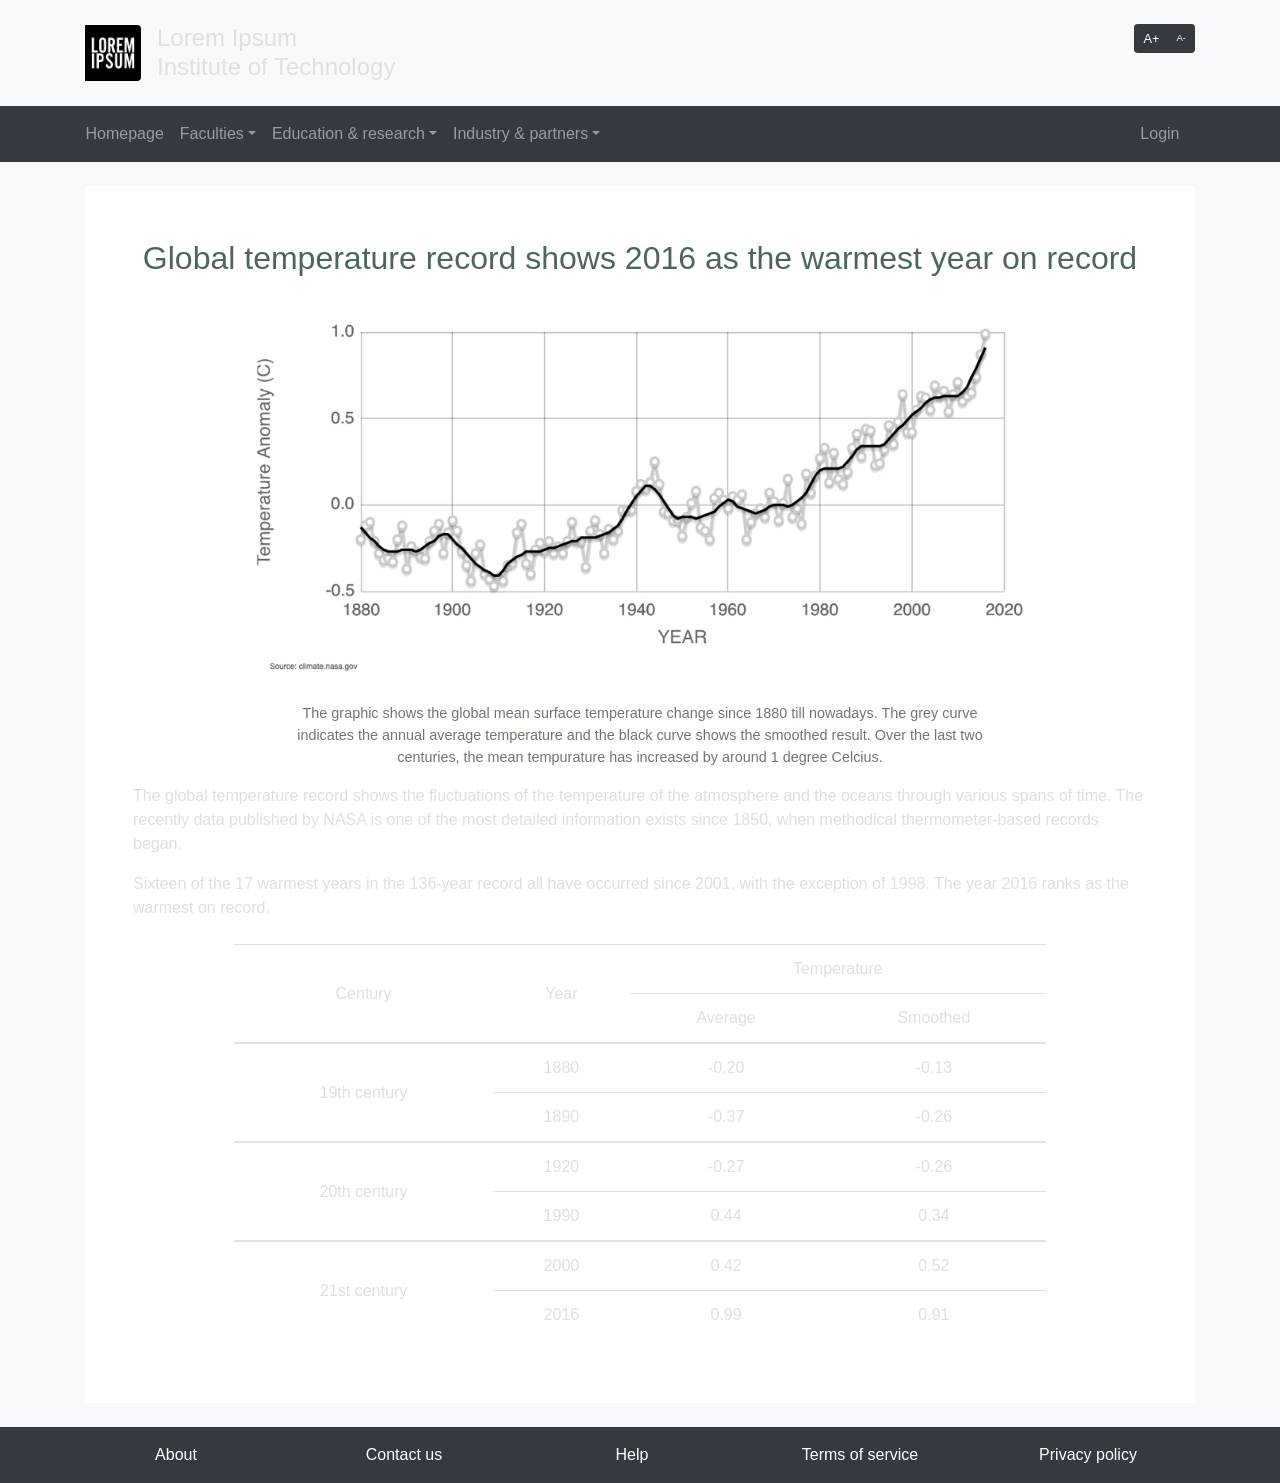
==== article.html @ 8c4979d8 "new order" ====
<!DOCTYPE html>
<html lang="en" id="root">

<head>
    <meta charset="UTF-8">
    <meta name="viewport" content="width=device-width, initial-scale=1, shrink-to-fit=no">
    <meta http-equiv="X-UA-Compatible" content="ie=edge">
    <title>Lorem Ipsum Institute of Technolgoy</title>
    <link href="./css/bootstrap.css" rel="stylesheet">
    <link href="./css/common.css" rel="stylesheet">
    <link href="./css/article.css" rel="stylesheet">
</head>

<body class="d-flex flex-column bg-light">
    <div class="container-fluid d-none d-lg-block my-4 header">
        <div class="container">
            <div class="row no-gutters">
                <div class="col-8 media">
                    <img class="align-self-center mr-3 rounded-right logo" src="./img/logo.jpg">
                    <div class="media-body align-self-center">
                        <div class="mb-0 title">Lorem Ipsum
                            <br>Institute of Technology
                        </div>
                    </div>
                </div>
                <div class="col-4">
                    <div class="btn-toolbar justify-content-end">
                        <div class="btn-group btn-group-sm">
                            <button class="btn btn-dark font-increase-button" id="font-increase-button">A+</button>
                            <button class="btn btn-dark font-decrease-button" id="font-decrease-button">A-</button>
                        </div>
                    </div>
                </div>
            </div>
        </div>
    </div>

    <div class="container-fluid bg-dark nav">
        <div class="container">
            <div class="navbar navbar-dark bg-dark navbar-expand-lg px-0">
                <div class="navbar-brand d-lg-none">
                    <img class="rounded-right" src="./img/logo.jpg" width="40" height="40">
                </div>
                <button class="navbar-toggler" type="button">
                    <span class="navbar-toggler-icon"></span>
                </button>
                <div class="collapse navbar-collapse" id="nav-bar-content">
                    <div class="navbar-nav mr-auto">
                        <div class="nav-item">
                            <a class="nav-link" href="./">Homepage</a>
                        </div>
                        <div class="nav-item dropdown">
                            <a class="nav-link dropdown-toggle" href="#" id="nav-bar-faculties">Faculties</a>
                            <div class="dropdown-menu">
                                <div>
                                    <a class="dropdown-item" href="./empty.html?title=Applied+sciences">Applied sciences</a>
                                </div>
                                <div>
                                    <a class="dropdown-item" href="./empty.html?title=Architecture+%26+planning">Architecture &amp; planning</a>
                                </div>
                                <div>
                                    <a class="dropdown-item" href="./empty.html?title=Construction+%26+environment">Construction &amp; environment</a>
                                </div>
                                <div>
                                    <a class="dropdown-item" href="./empty.html?title=Engineering">Engineering</a>
                                </div>
                                <div>
                                    <a class="dropdown-item" href="./empty.html?title=Health+%26+social+sciences">Health &amp; social sciences</a>
                                </div>
                            </div>
                        </div>
                        <div class="nav-item dropdown">
                            <a class="nav-link dropdown-toggle" href="#" id="nav-bar-education">Education &amp; research</a>
                            <div class="dropdown-menu">
                                <div>
                                    <a class="dropdown-item" href="./empty.html?title=Bachelor">Bachelor</a>
                                </div>
                                <div>
                                    <a class="dropdown-item" href="./empty.html?title=Master">Master</a>
                                </div>
                                <div>
                                    <a class="dropdown-item" href="./empty.html?title=Continuing+education">Continuing education</a>
                                </div>
                                <div>
                                    <a class="dropdown-item" href="./empty.html?title=Doctorate">Doctorate</a>
                                </div>
                            </div>
                        </div>
                        <div class="nav-item dropdown">
                            <a class="nav-link dropdown-toggle" href="#" id="nav-bar-industry">Industry &amp; partners</a>
                            <div class="dropdown-menu">
                                <div>
                                    <a class="dropdown-item" href="./empty.html?title=Public+relations">Public relations</a>
                                </div>
                                <div>
                                    <a class="dropdown-item" href="./empty.html?title=Commercialization">Commercialization</a>
                                </div>
                                <div>
                                    <a class="dropdown-item" href="./empty.html?title=Sponsors+%26+partners">Sponsors &amp; partners</a>
                                </div>
                            </div>
                        </div>
                    </div>
                    <div class="navbar-nav">
                        <div class="nav-item">
                            <a class="nav-link" href="./login.html">Login</a>
                        </div>
                    </div>
                </div>
            </div>
            <div class="d-lg-none">
                <div class="btn-toolbar justify-content-end">
                    <div class="btn-group btn-group-sm">
                        <button class="btn btn-dark text-white font-increase-button" id="font-increase-button-1">A+</button>
                        <button class="btn btn-dark text-white font-decrease-button" id="font-decrease-button-1">A-</button>
                    </div>
                </div>
            </div>
        </div>
    </div>

    <div class="container mt-4 main" id="main">
        <div class="p-5 bg-white">
            <div class="text-primary text-center mb-4 title">Global temperature record shows 2016 as the warmest year on record</div>
            <div class="text-center wrapper">
                <img src="./img/temperature.jpg" class="figure-img img-fluid">
                <p class="figure-caption text-center px-5">The graphic shows the global mean surface temperature change since 1880 till nowadays. The grey curve indicates
                    the annual average temperature and the black curve shows the smoothed result. Over the last two centuries,
                    the mean tempurature has increased by around 1 degree Celcius.</p>
            </div>
            <p>The global temperature record shows the fluctuations of the temperature of the atmosphere and the oceans through
                various spans of time. The recently data published by NASA is one of the most detailed information exists
                since 1850, when methodical thermometer-based records began.
            </p>
            <p>Sixteen of the 17 warmest years in the 136-year record all have occurred since 2001, with the exception of 1998.
                The year 2016 ranks as the warmest on record.</p>
            <div class="table-responsive mt-4 wrapper">
                <table class="table text-center">
                    <col>
                    <col>
                    <colgroup span="2"></colgroup>
                    <tbody class="thead-dark">
                        <tr>
                            <td class="align-middle" rowspan="2">Century</td>
                            <td class="align-middle" rowspan="2">Year</td>
                            <td class="align-middle" colspan="2">Temperature</td>
                        </tr>
                        <tr>
                            <td class="align-middle">Average</td>
                            <td class="align-middle">Smoothed</td>
                        </tr>
                    </tbody>
                    <tbody>
                        <tr>
                            <td class="align-middle" rowspan="2">19th century</td>
                            <td>1880</td>
                            <td>-0.20</td>
                            <td>-0.13</td>
                        </tr>
                        <tr>
                            <td>1890</td>
                            <td>-0.37</td>
                            <td>-0.26</td>
                        </tr>
                    </tbody>
                    <tbody>
                        <tr>
                            <td class="align-middle" rowspan="2">20th century</td>
                            <td>1920</td>
                            <td>-0.27</td>
                            <td>-0.26</td>
                        </tr>
                        <tr>
                            <td>1990</td>
                            <td>0.44</td>
                            <td>0.34</td>
                        </tr>
                    </tbody>
                    <tbody>
                        <tr>
                            <td class="align-middle" rowspan="2">21st century</td>
                            <td>2000</td>
                            <td>0.42</td>
                            <td>0.52</td>
                        </tr>
                        <tr>
                            <td>2016</td>
                            <td>0.99</td>
                            <td>0.91</td>
                        </tr>
                    </tbody>
                </table>
            </div>
        </div>
    </div>

    <div class="container-fluid bg-dark mt-4 footer">
        <div class="container text-center py-3">
            <div class="row justify-content-around">
                <a class="col-12 col-md mr-3 text-white" href="./empty.html?title=About">About</a>
                <a class="col-12 col-md mr-3 text-white" href="./empty.html?title=Contact+us">Contact us</a>
                <a class="col-12 col-md mr-3 text-white" href="./empty.html?title=Help">Help</a>
                <a class="col-12 col-md mr-3 text-white" href="./empty.html?title=Terms+of+services">Terms of service</a>
                <a class="col-12 col-md mr-3 text-white" href="./empty.html?title=Privacy+policy">Privacy policy</a>
            </div>
        </div>
    </div>
    
    <script type="text/javascript" src="./js/jquery.js"></script>
    <script type="text/javascript" src="./js/popper.js"></script>
    <script type="text/javascript" src="./js/bootstrap.js"></script>
    <script type="text/javascript" src="./js/common.js"></script>
    <script type="text/javascript" src="./js/article.js"></script>
</body>

</html>
---- css/common.css ----
html {
    font-size: 1rem
}

body,
html {
    height: 100%
}

body a,
body div,
body p {
    color: #dfdfdf
}

body a:hover {
    color: #cdcdcd
}

.title {
    font-size: 2rem;
    font-weight: 100
}

.subtitle {
    font-size: 1.2rem
}

.header .logo {
    height: 3.5rem;
    width: 3.5rem
}

.header .title {
    font-size: 1.5rem;
    line-height: 1.8rem
}

.header .font-increase-button,
.nav .font-increase-button {
    font-size: .8rem
}

.header .font-decrease-button,
.nav .font-decrease-button {
    font-size: .6rem
}

.footer,
.header,
.nav {
    flex: 0 0 auto
}

.main {
    flex: 1 0 auto
}
---- css/article.css ----
.main .wrapper {
    margin: auto;
    width: 80%
}
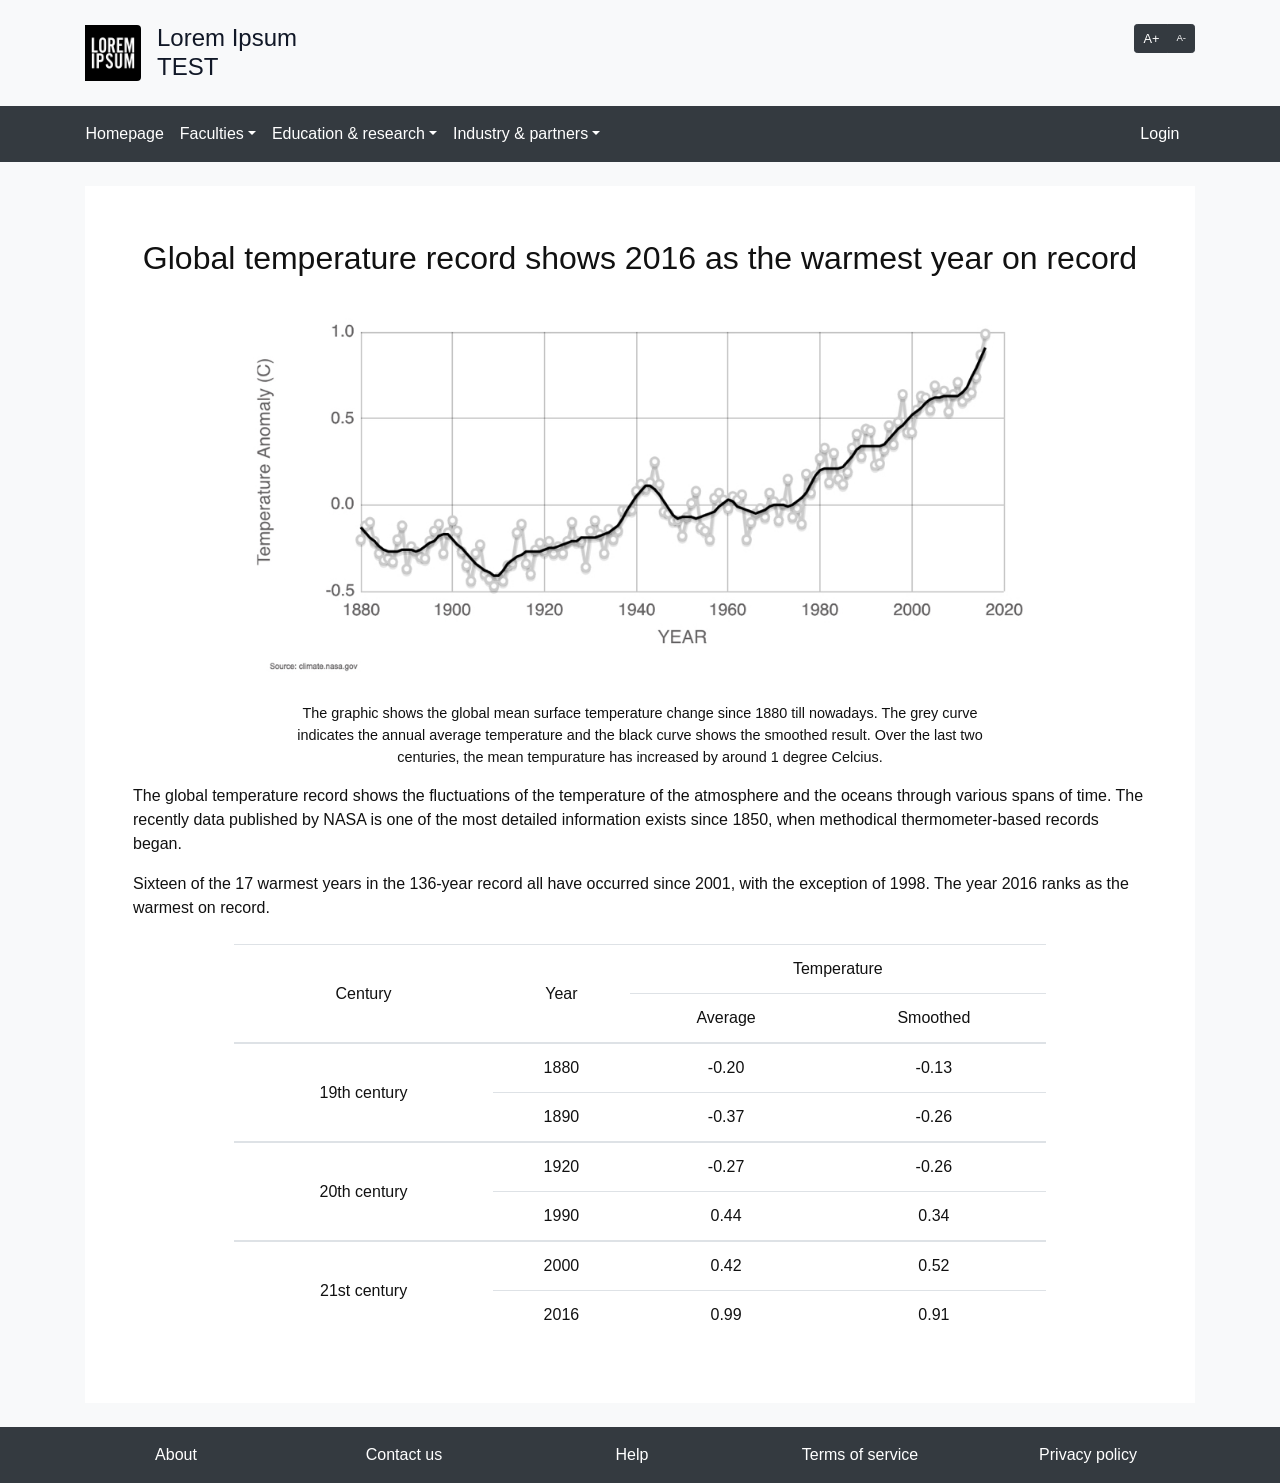
==== commit 67b89d23: "Updated Contrast Ratio for the whole website" ====
--- a/article.html
+++ b/article.html
@@ -19,7 +19,7 @@
                     <img class="align-self-center mr-3 rounded-right logo" src="./img/logo.jpg">
                     <div class="media-body align-self-center">
                         <div class="mb-0 title">Lorem Ipsum
-                            <br>Institute of Technology
+                            <br>TEST
                         </div>
                     </div>
                 </div>
--- a/css/common.css
+++ b/css/common.css
@@ -7,14 +7,87 @@
     height: 100%
 }
 
-body a,
-body div,
-body p {
-    color: #dfdfdf
+body {
+    color: #111827
 }
 
-body a:hover {
-    color: #cdcdcd
+body a {
+    color: #004a99
+}
+
+body a:hover,
+body a:focus {
+    color: #003366;
+    text-decoration: underline
+}
+
+/* Strong high-contrast overrides for content text */
+body p,
+body li,
+body td,
+body th,
+body label,
+body small,
+body input,
+body select,
+body textarea {
+    color: #111827
+}
+
+/* Override Bootstrap utility text colors used in content blocks */
+body .text-primary {
+    color: #1f2937 !important
+}
+
+body .text-info {
+    color: #1f2937 !important
+}
+
+body .text-secondary,
+body .text-muted {
+    color: #374151 !important
+}
+
+/* Navbar links were semi-transparent by default */
+.navbar-dark .navbar-nav .nav-link,
+.navbar-dark .navbar-nav .nav-link:focus,
+.navbar-dark .navbar-nav .nav-link:hover {
+    color: #ffffff !important;
+    opacity: 1
+}
+
+/* Ensure dropdown menu items remain clearly readable */
+.dropdown-item {
+    color: #111827
+}
+
+/* Force high contrast in the main content area */
+#main,
+#main p,
+#main li,
+#main div,
+#main span,
+#main td,
+#main th,
+#main label,
+#main small,
+#main h1,
+#main h2,
+#main h3,
+#main h4,
+#main h5,
+#main h6 {
+    color: #111111 !important
+}
+
+#main a {
+    color: #003a8c !important;
+    text-decoration: underline
+}
+
+#main .text-secondary,
+#main .text-muted {
+    color: #2d3748 !important
 }
 
 .title {
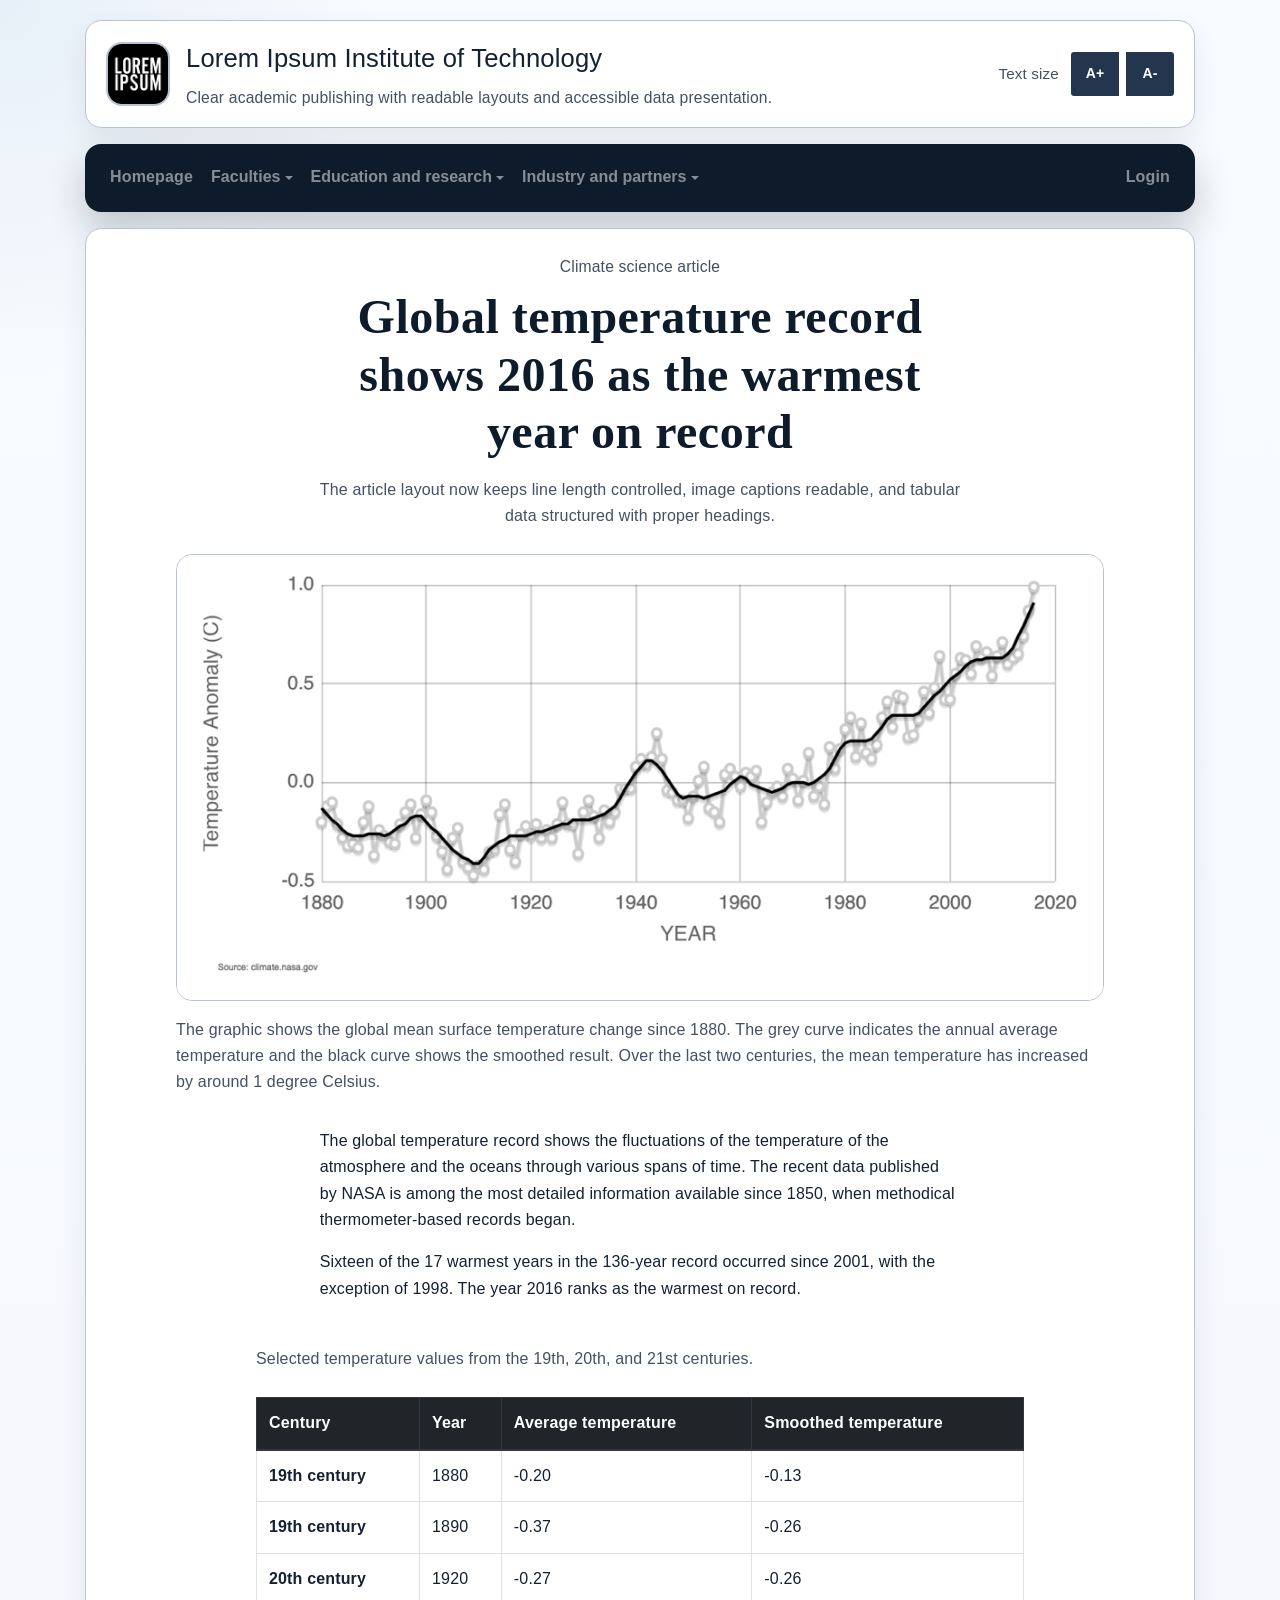
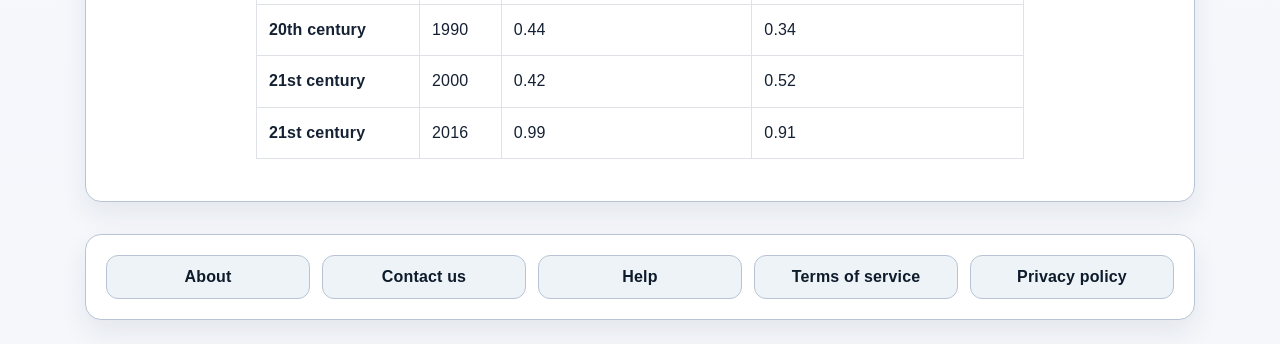
==== commit d6f400db: "v1" ====
--- a/article.html
+++ b/article.html
@@ -5,185 +5,164 @@
     <meta charset="UTF-8">
     <meta name="viewport" content="width=device-width, initial-scale=1, shrink-to-fit=no">
     <meta http-equiv="X-UA-Compatible" content="ie=edge">
-    <title>Lorem Ipsum Institute of Technolgoy</title>
+    <title>Global temperature record | Lorem Ipsum Institute of Technology</title>
     <link href="./css/bootstrap.css" rel="stylesheet">
     <link href="./css/common.css" rel="stylesheet">
     <link href="./css/article.css" rel="stylesheet">
 </head>
 
-<body class="d-flex flex-column bg-light">
-    <div class="container-fluid d-none d-lg-block my-4 header">
+<body class="d-flex flex-column">
+    <a class="skip-link" href="#main-content">Skip to main content</a>
+
+    <header class="site-header" aria-label="Site header">
         <div class="container">
-            <div class="row no-gutters">
-                <div class="col-8 media">
-                    <img class="align-self-center mr-3 rounded-right logo" src="./img/logo.jpg">
-                    <div class="media-body align-self-center">
-                        <div class="mb-0 title">Lorem Ipsum
-                            <br>TEST
+            <div class="header-panel">
+                <div class="row align-items-center">
+                    <div class="col-12 col-lg-8">
+                        <div class="media brand">
+                            <img class="brand-mark" src="./img/logo.jpg" alt="Lorem Ipsum Institute of Technology logo">
+                            <div class="media-body">
+                                <p class="brand-name">Lorem Ipsum Institute of Technology</p>
+                                <p class="brand-tagline">Clear academic publishing with readable layouts and accessible data presentation.</p>
+                            </div>
                         </div>
                     </div>
-                </div>
-                <div class="col-4">
-                    <div class="btn-toolbar justify-content-end">
-                        <div class="btn-group btn-group-sm">
-                            <button class="btn btn-dark font-increase-button" id="font-increase-button">A+</button>
-                            <button class="btn btn-dark font-decrease-button" id="font-decrease-button">A-</button>
+                    <div class="col-12 col-lg-4">
+                        <div class="toolbar">
+                            <p class="toolbar-label" id="font-controls-label">Text size</p>
+                            <div class="btn-group btn-group-sm font-controls" aria-labelledby="font-controls-label">
+                                <button class="btn btn-secondary font-increase-button" type="button" aria-label="Increase text size">A+</button>
+                                <button class="btn btn-secondary font-decrease-button" type="button" aria-label="Decrease text size">A-</button>
+                            </div>
                         </div>
                     </div>
                 </div>
             </div>
         </div>
-    </div>
+    </header>
 
-    <div class="container-fluid bg-dark nav">
+    <div class="nav">
         <div class="container">
-            <div class="navbar navbar-dark bg-dark navbar-expand-lg px-0">
-                <div class="navbar-brand d-lg-none">
-                    <img class="rounded-right" src="./img/logo.jpg" width="40" height="40">
-                </div>
-                <button class="navbar-toggler" type="button">
-                    <span class="navbar-toggler-icon"></span>
-                </button>
-                <div class="collapse navbar-collapse" id="nav-bar-content">
-                    <div class="navbar-nav mr-auto">
-                        <div class="nav-item">
-                            <a class="nav-link" href="./">Homepage</a>
-                        </div>
-                        <div class="nav-item dropdown">
-                            <a class="nav-link dropdown-toggle" href="#" id="nav-bar-faculties">Faculties</a>
-                            <div class="dropdown-menu">
-                                <div>
+            <div class="nav-shell">
+                <nav class="navbar navbar-dark navbar-expand-lg px-3" aria-label="Primary navigation">
+                    <a class="navbar-brand d-lg-none" href="./" aria-label="Lorem Ipsum Institute of Technology home">
+                        <img class="brand-mark" src="./img/logo.jpg" alt="" aria-hidden="true">
+                    </a>
+                    <button class="navbar-toggler" type="button" aria-expanded="false" aria-controls="nav-bar-content" aria-label="Toggle navigation">
+                        <span class="navbar-toggler-icon"></span>
+                    </button>
+                    <div class="collapse navbar-collapse" id="nav-bar-content">
+                        <ul class="navbar-nav mr-auto">
+                            <li class="nav-item">
+                                <a class="nav-link" href="./">Homepage</a>
+                            </li>
+                            <li class="nav-item dropdown">
+                                <button class="nav-button nav-link dropdown-toggle" type="button" id="nav-bar-faculties" aria-expanded="false" aria-controls="menu-faculties">
+                                    Faculties
+                                </button>
+                                <div class="dropdown-menu" id="menu-faculties" aria-labelledby="nav-bar-faculties" hidden>
                                     <a class="dropdown-item" href="./empty.html?title=Applied+sciences">Applied sciences</a>
-                                </div>
-                                <div>
                                     <a class="dropdown-item" href="./empty.html?title=Architecture+%26+planning">Architecture &amp; planning</a>
-                                </div>
-                                <div>
                                     <a class="dropdown-item" href="./empty.html?title=Construction+%26+environment">Construction &amp; environment</a>
-                                </div>
-                                <div>
                                     <a class="dropdown-item" href="./empty.html?title=Engineering">Engineering</a>
-                                </div>
-                                <div>
                                     <a class="dropdown-item" href="./empty.html?title=Health+%26+social+sciences">Health &amp; social sciences</a>
                                 </div>
-                            </div>
-                        </div>
-                        <div class="nav-item dropdown">
-                            <a class="nav-link dropdown-toggle" href="#" id="nav-bar-education">Education &amp; research</a>
-                            <div class="dropdown-menu">
-                                <div>
+                            </li>
+                            <li class="nav-item dropdown">
+                                <button class="nav-button nav-link dropdown-toggle" type="button" id="nav-bar-education" aria-expanded="false" aria-controls="menu-education">
+                                    Education and research
+                                </button>
+                                <div class="dropdown-menu" id="menu-education" aria-labelledby="nav-bar-education" hidden>
                                     <a class="dropdown-item" href="./empty.html?title=Bachelor">Bachelor</a>
-                                </div>
-                                <div>
                                     <a class="dropdown-item" href="./empty.html?title=Master">Master</a>
-                                </div>
-                                <div>
                                     <a class="dropdown-item" href="./empty.html?title=Continuing+education">Continuing education</a>
-                                </div>
-                                <div>
                                     <a class="dropdown-item" href="./empty.html?title=Doctorate">Doctorate</a>
                                 </div>
-                            </div>
-                        </div>
-                        <div class="nav-item dropdown">
-                            <a class="nav-link dropdown-toggle" href="#" id="nav-bar-industry">Industry &amp; partners</a>
-                            <div class="dropdown-menu">
-                                <div>
+                            </li>
+                            <li class="nav-item dropdown">
+                                <button class="nav-button nav-link dropdown-toggle" type="button" id="nav-bar-industry" aria-expanded="false" aria-controls="menu-industry">
+                                    Industry and partners
+                                </button>
+                                <div class="dropdown-menu" id="menu-industry" aria-labelledby="nav-bar-industry" hidden>
                                     <a class="dropdown-item" href="./empty.html?title=Public+relations">Public relations</a>
-                                </div>
-                                <div>
                                     <a class="dropdown-item" href="./empty.html?title=Commercialization">Commercialization</a>
-                                </div>
-                                <div>
                                     <a class="dropdown-item" href="./empty.html?title=Sponsors+%26+partners">Sponsors &amp; partners</a>
                                 </div>
-                            </div>
-                        </div>
+                            </li>
+                        </ul>
+                        <ul class="navbar-nav">
+                            <li class="nav-item">
+                                <a class="nav-link" href="./login.html">Login</a>
+                            </li>
+                        </ul>
                     </div>
-                    <div class="navbar-nav">
-                        <div class="nav-item">
-                            <a class="nav-link" href="./login.html">Login</a>
-                        </div>
-                    </div>
-                </div>
-            </div>
-            <div class="d-lg-none">
-                <div class="btn-toolbar justify-content-end">
-                    <div class="btn-group btn-group-sm">
-                        <button class="btn btn-dark text-white font-increase-button" id="font-increase-button-1">A+</button>
-                        <button class="btn btn-dark text-white font-decrease-button" id="font-decrease-button-1">A-</button>
-                    </div>
-                </div>
+                </nav>
             </div>
         </div>
     </div>
 
-    <div class="container mt-4 main" id="main">
-        <div class="p-5 bg-white">
-            <div class="text-primary text-center mb-4 title">Global temperature record shows 2016 as the warmest year on record</div>
-            <div class="text-center wrapper">
-                <img src="./img/temperature.jpg" class="figure-img img-fluid">
-                <p class="figure-caption text-center px-5">The graphic shows the global mean surface temperature change since 1880 till nowadays. The grey curve indicates
-                    the annual average temperature and the black curve shows the smoothed result. Over the last two centuries,
-                    the mean tempurature has increased by around 1 degree Celcius.</p>
+    <main class="container main" id="main-content" tabindex="-1">
+        <article class="content-card article-card">
+            <header class="article-header">
+                <p class="article-meta mb-2">Climate science article</p>
+                <h1 class="page-title mb-3">Global temperature record shows 2016 as the warmest year on record</h1>
+                <p class="lede mb-0">The article layout now keeps line length controlled, image captions readable, and tabular data structured with proper headings.</p>
+            </header>
+
+            <figure class="article-figure">
+                <img src="./img/temperature.jpg" class="img-fluid" alt="A line chart showing long-term global mean surface temperature change from 1880 onward">
+                <figcaption class="helper-text mt-3">The graphic shows the global mean surface temperature change since 1880. The grey curve indicates the annual average temperature and the black curve shows the smoothed result. Over the last two centuries, the mean temperature has increased by around 1 degree Celsius.</figcaption>
+            </figure>
+
+            <div class="article-copy">
+                <p>The global temperature record shows the fluctuations of the temperature of the atmosphere and the oceans through various spans of time. The recent data published by NASA is among the most detailed information available since 1850, when methodical thermometer-based records began.</p>
+                <p>Sixteen of the 17 warmest years in the 136-year record occurred since 2001, with the exception of 1998. The year 2016 ranks as the warmest on record.</p>
             </div>
-            <p>The global temperature record shows the fluctuations of the temperature of the atmosphere and the oceans through
-                various spans of time. The recently data published by NASA is one of the most detailed information exists
-                since 1850, when methodical thermometer-based records began.
-            </p>
-            <p>Sixteen of the 17 warmest years in the 136-year record all have occurred since 2001, with the exception of 1998.
-                The year 2016 ranks as the warmest on record.</p>
-            <div class="table-responsive mt-4 wrapper">
-                <table class="table text-center">
-                    <col>
-                    <col>
-                    <colgroup span="2"></colgroup>
-                    <tbody class="thead-dark">
+
+            <div class="table-responsive article-table">
+                <table class="table table-bordered">
+                    <caption>Selected temperature values from the 19th, 20th, and 21st centuries.</caption>
+                    <thead class="thead-dark">
                         <tr>
-                            <td class="align-middle" rowspan="2">Century</td>
-                            <td class="align-middle" rowspan="2">Year</td>
-                            <td class="align-middle" colspan="2">Temperature</td>
+                            <th scope="col">Century</th>
+                            <th scope="col">Year</th>
+                            <th scope="col">Average temperature</th>
+                            <th scope="col">Smoothed temperature</th>
                         </tr>
-                        <tr>
-                            <td class="align-middle">Average</td>
-                            <td class="align-middle">Smoothed</td>
-                        </tr>
-                    </tbody>
+                    </thead>
                     <tbody>
                         <tr>
-                            <td class="align-middle" rowspan="2">19th century</td>
+                            <th scope="row">19th century</th>
                             <td>1880</td>
                             <td>-0.20</td>
                             <td>-0.13</td>
                         </tr>
                         <tr>
+                            <th scope="row">19th century</th>
                             <td>1890</td>
                             <td>-0.37</td>
                             <td>-0.26</td>
                         </tr>
-                    </tbody>
-                    <tbody>
                         <tr>
-                            <td class="align-middle" rowspan="2">20th century</td>
+                            <th scope="row">20th century</th>
                             <td>1920</td>
                             <td>-0.27</td>
                             <td>-0.26</td>
                         </tr>
                         <tr>
+                            <th scope="row">20th century</th>
                             <td>1990</td>
                             <td>0.44</td>
                             <td>0.34</td>
                         </tr>
-                    </tbody>
-                    <tbody>
                         <tr>
-                            <td class="align-middle" rowspan="2">21st century</td>
+                            <th scope="row">21st century</th>
                             <td>2000</td>
                             <td>0.42</td>
                             <td>0.52</td>
                         </tr>
                         <tr>
+                            <th scope="row">21st century</th>
                             <td>2016</td>
                             <td>0.99</td>
                             <td>0.91</td>
@@ -191,21 +170,23 @@
                     </tbody>
                 </table>
             </div>
-        </div>
-    </div>
+        </article>
+    </main>
 
-    <div class="container-fluid bg-dark mt-4 footer">
-        <div class="container text-center py-3">
-            <div class="row justify-content-around">
-                <a class="col-12 col-md mr-3 text-white" href="./empty.html?title=About">About</a>
-                <a class="col-12 col-md mr-3 text-white" href="./empty.html?title=Contact+us">Contact us</a>
-                <a class="col-12 col-md mr-3 text-white" href="./empty.html?title=Help">Help</a>
-                <a class="col-12 col-md mr-3 text-white" href="./empty.html?title=Terms+of+services">Terms of service</a>
-                <a class="col-12 col-md mr-3 text-white" href="./empty.html?title=Privacy+policy">Privacy policy</a>
+    <footer class="footer">
+        <div class="container">
+            <div class="footer-panel">
+                <nav class="footer-nav" aria-label="Footer navigation">
+                    <a href="./empty.html?title=About">About</a>
+                    <a href="./empty.html?title=Contact+us">Contact us</a>
+                    <a href="./empty.html?title=Help">Help</a>
+                    <a href="./empty.html?title=Terms+of+services">Terms of service</a>
+                    <a href="./empty.html?title=Privacy+policy">Privacy policy</a>
+                </nav>
             </div>
         </div>
-    </div>
-    
+    </footer>
+
     <script type="text/javascript" src="./js/jquery.js"></script>
     <script type="text/javascript" src="./js/popper.js"></script>
     <script type="text/javascript" src="./js/bootstrap.js"></script>
--- a/css/common.css
+++ b/css/common.css
@@ -1,130 +1,568 @@
+:root {
+    --font-body: "Atkinson Hyperlegible", "Segoe UI", "Helvetica Neue", Helvetica, Arial, sans-serif;
+    --font-heading: Georgia, "Times New Roman", serif;
+    --color-page: #f5f7fb;
+    --color-surface: #ffffff;
+    --color-surface-muted: #eef3f8;
+    --color-text: #142033;
+    --color-text-muted: #445065;
+    --color-heading: #0d1b2a;
+    --color-border: #b8c4d6;
+    --color-border-strong: #5b6a81;
+    --color-brand: #005a9c;
+    --color-brand-strong: #003f6b;
+    --color-accent: #ffbf47;
+    --color-success: #156f3b;
+    --color-danger: #b42318;
+    --color-danger-soft: #fdf0ef;
+    --color-shadow: rgba(20, 32, 51, 0.08);
+    --radius-card: 1rem;
+    --radius-control: 0.75rem;
+    --measure: 72ch;
+}
+
 html {
-    font-size: 1rem
+    font-size: 100%;
+    scroll-behavior: smooth;
 }
 
 body,
 html {
-    height: 100%
+    min-height: 100%;
 }
 
 body {
-    color: #111827
-}
-
-body a {
-    color: #004a99
-}
-
-body a:hover,
-body a:focus {
-    color: #003366;
-    text-decoration: underline
-}
-
-/* Strong high-contrast overrides for content text */
-body p,
-body li,
-body td,
-body th,
-body label,
-body small,
-body input,
-body select,
-body textarea {
-    color: #111827
-}
-
-/* Override Bootstrap utility text colors used in content blocks */
-body .text-primary {
-    color: #1f2937 !important
-}
-
-body .text-info {
-    color: #1f2937 !important
-}
-
-body .text-secondary,
-body .text-muted {
-    color: #374151 !important
-}
-
-/* Navbar links were semi-transparent by default */
-.navbar-dark .navbar-nav .nav-link,
-.navbar-dark .navbar-nav .nav-link:focus,
-.navbar-dark .navbar-nav .nav-link:hover {
-    color: #ffffff !important;
-    opacity: 1
-}
-
-/* Ensure dropdown menu items remain clearly readable */
+    margin: 0;
+    background:
+        radial-gradient(circle at top left, rgba(0, 90, 156, 0.07), transparent 24rem),
+        linear-gradient(180deg, #f8fbff 0%, var(--color-page) 100%);
+    color: var(--color-text);
+    font-family: var(--font-body);
+    line-height: 1.65;
+    letter-spacing: 0.01em;
+}
+
+main,
+header,
+nav,
+footer,
+section,
+article,
+aside {
+    display: block;
+}
+
+h1,
+h2,
+h3,
+h4,
+h5,
+h6,
+.title {
+    color: var(--color-heading);
+    font-family: var(--font-heading);
+    font-weight: 700;
+    letter-spacing: 0.01em;
+    line-height: 1.2;
+}
+
+h1,
+.page-title {
+    font-size: clamp(2rem, 4vw, 3rem);
+}
+
+h2,
+.section-title,
+.title {
+    font-size: clamp(1.5rem, 2vw, 2.1rem);
+}
+
+h3,
+.subtitle {
+    font-size: clamp(1.125rem, 1.6vw, 1.4rem);
+    font-weight: 700;
+}
+
+p,
+li,
+td,
+th,
+label,
+input,
+button,
+select,
+small {
+    color: var(--color-text);
+}
+
+a {
+    color: var(--color-brand-strong);
+    font-weight: 600;
+    text-decoration: underline;
+    text-decoration-thickness: 0.12em;
+    text-underline-offset: 0.16em;
+}
+
+a:hover,
+a:focus {
+    color: var(--color-brand);
+}
+
+a,
+button,
+input,
+select,
+textarea,
+.btn,
+.nav-link,
+.dropdown-item,
+.form-control,
+.form-check-label {
+    transition:
+        background-color 0.2s ease,
+        color 0.2s ease,
+        border-color 0.2s ease,
+        box-shadow 0.2s ease,
+        transform 0.2s ease;
+}
+
+@media (prefers-reduced-motion: reduce) {
+    html {
+        scroll-behavior: auto;
+    }
+
+    *,
+    *::before,
+    *::after {
+        animation: none !important;
+        transition: none !important;
+    }
+}
+
+:focus {
+    outline: none;
+}
+
+:focus-visible {
+    outline: 3px solid var(--color-accent);
+    outline-offset: 2px;
+}
+
+.skip-link {
+    position: absolute;
+    top: 0.5rem;
+    left: 1rem;
+    z-index: 1050;
+    padding: 0.85rem 1rem;
+    background: var(--color-heading);
+    color: #ffffff;
+    border-radius: 0.75rem;
+    transform: translateY(-150%);
+}
+
+.skip-link:focus {
+    transform: translateY(0);
+}
+
+.site-header,
+.footer,
+.nav {
+    flex: 0 0 auto;
+}
+
+.site-header {
+    padding: 1.25rem 0 0;
+}
+
+.header-panel,
+.footer-panel,
+.content-card,
+.hero-card {
+    background: var(--color-surface);
+    border: 1px solid var(--color-border);
+    border-radius: var(--radius-card);
+    box-shadow: 0 12px 28px var(--color-shadow);
+}
+
+.header-panel {
+    padding: 1rem 1.25rem;
+}
+
+.brand {
+    gap: 1rem;
+    align-items: center;
+}
+
+.brand-mark {
+    height: 4rem;
+    width: 4rem;
+    border-radius: 1rem;
+    border: 2px solid var(--color-border);
+    object-fit: cover;
+}
+
+.brand-name {
+    margin: 0;
+    font-size: clamp(1.4rem, 2vw, 1.8rem);
+}
+
+h1.brand-name {
+    font-family: var(--font-heading);
+    font-weight: 700;
+    line-height: 1.2;
+}
+
+.brand-tagline {
+    margin: 0.35rem 0 0;
+    color: var(--color-text-muted);
+    font-size: 0.98rem;
+}
+
+.toolbar {
+    display: flex;
+    justify-content: flex-end;
+    align-items: center;
+    gap: 0.75rem;
+    flex-wrap: wrap;
+}
+
+.toolbar-label {
+    margin: 0;
+    color: var(--color-text-muted);
+    font-size: 0.95rem;
+}
+
+.font-controls {
+    gap: 0.5rem;
+}
+
+.font-controls .btn {
+    min-width: 3rem;
+}
+
+.nav {
+    padding: 1rem 0 0;
+}
+
+.nav-shell {
+    background: var(--color-heading);
+    border-radius: var(--radius-card);
+    box-shadow: 0 18px 36px rgba(13, 27, 42, 0.22);
+}
+
+.navbar {
+    min-height: 4.25rem;
+}
+
+.navbar-dark .navbar-brand,
+.navbar-dark .nav-link,
+.navbar-dark .nav-button {
+    color: #f8fbff;
+}
+
+.navbar-dark .nav-link,
+.navbar-dark .nav-button {
+    display: inline-flex;
+    align-items: center;
+    min-height: 2.75rem;
+    padding: 0.65rem 0.9rem;
+    border-radius: 0.75rem;
+    border: 1px solid transparent;
+    font-weight: 600;
+    text-decoration: none;
+}
+
+.navbar-dark .nav-link:hover,
+.navbar-dark .nav-link:focus,
+.navbar-dark .nav-button:hover,
+.navbar-dark .nav-button:focus {
+    color: #ffffff;
+    background: rgba(255, 255, 255, 0.14);
+    border-color: rgba(255, 255, 255, 0.28);
+}
+
+.nav-button {
+    background: transparent;
+    cursor: pointer;
+}
+
+.navbar-toggler {
+    min-width: 3rem;
+    min-height: 3rem;
+    border: 2px solid rgba(255, 255, 255, 0.72);
+    border-radius: 0.75rem;
+}
+
+.dropdown-menu {
+    min-width: 17rem;
+    margin-top: 0.6rem;
+    padding: 0.5rem;
+    border: 1px solid var(--color-border);
+    border-radius: 0.9rem;
+    box-shadow: 0 18px 36px rgba(20, 32, 51, 0.16);
+}
+
 .dropdown-item {
-    color: #111827
-}
-
-/* Force high contrast in the main content area */
-#main,
-#main p,
-#main li,
-#main div,
-#main span,
-#main td,
-#main th,
-#main label,
-#main small,
-#main h1,
-#main h2,
-#main h3,
-#main h4,
-#main h5,
-#main h6 {
-    color: #111111 !important
-}
-
-#main a {
-    color: #003a8c !important;
-    text-decoration: underline
-}
-
-#main .text-secondary,
-#main .text-muted {
-    color: #2d3748 !important
-}
-
-.title {
-    font-size: 2rem;
-    font-weight: 100
-}
-
-.subtitle {
-    font-size: 1.2rem
-}
-
-.header .logo {
-    height: 3.5rem;
-    width: 3.5rem
-}
-
-.header .title {
-    font-size: 1.5rem;
-    line-height: 1.8rem
-}
-
-.header .font-increase-button,
-.nav .font-increase-button {
-    font-size: .8rem
-}
-
-.header .font-decrease-button,
-.nav .font-decrease-button {
-    font-size: .6rem
-}
-
-.footer,
-.header,
-.nav {
-    flex: 0 0 auto
+    min-height: 2.75rem;
+    display: flex;
+    align-items: center;
+    border-radius: 0.6rem;
+    font-weight: 500;
+    white-space: normal;
+}
+
+.dropdown-item:hover,
+.dropdown-item:focus {
+    background: var(--color-surface-muted);
+    color: var(--color-heading);
 }
 
 .main {
-    flex: 1 0 auto
-}
+    flex: 1 0 auto;
+    padding-top: 1rem;
+    padding-bottom: 2rem;
+}
+
+.content-card,
+.hero-card {
+    padding: clamp(1.25rem, 2vw, 2rem);
+}
+
+.lede,
+.text-muted,
+.helper-text,
+.form-text {
+    color: var(--color-text-muted) !important;
+}
+
+.section-intro {
+    max-width: var(--measure);
+}
+
+.card-subheading {
+    margin-bottom: 0.75rem;
+    color: var(--color-heading);
+    font-weight: 700;
+}
+
+.list-links,
+.feature-list {
+    padding-left: 1.2rem;
+}
+
+.list-links li,
+.feature-list li {
+    margin-top: 0.8rem;
+}
+
+.btn {
+    min-height: 2.75rem;
+    border-radius: var(--radius-control);
+    border-width: 2px;
+    font-weight: 700;
+}
+
+.btn-primary,
+.btn.btn-primary {
+    background: var(--color-brand);
+    border-color: var(--color-brand);
+    color: #ffffff;
+}
+
+.btn-primary:hover,
+.btn-primary:focus {
+    background: var(--color-brand-strong);
+    border-color: var(--color-brand-strong);
+    color: #ffffff;
+}
+
+.btn-secondary,
+.btn.btn-secondary,
+.btn-dark,
+.btn.btn-dark {
+    background: #24364d;
+    border-color: #24364d;
+    color: #ffffff;
+}
+
+.btn-secondary:hover,
+.btn-secondary:focus,
+.btn-dark:hover,
+.btn-dark:focus {
+    background: #182537;
+    border-color: #182537;
+    color: #ffffff;
+}
+
+.btn-link {
+    color: var(--color-brand-strong);
+    text-decoration: underline;
+    padding-left: 0;
+    padding-right: 0;
+}
+
+.btn-link.text-danger {
+    color: var(--color-danger) !important;
+}
+
+.form-group {
+    margin-bottom: 1.25rem;
+}
+
+.form-label,
+label {
+    display: inline-block;
+    margin-bottom: 0.45rem;
+    font-weight: 700;
+}
+
+.form-control,
+.custom-select,
+select.form-control {
+    min-height: 3rem;
+    padding: 0.7rem 0.9rem;
+    border: 2px solid var(--color-border-strong);
+    border-radius: var(--radius-control);
+    background: #ffffff;
+    color: var(--color-text);
+}
+
+.form-control::placeholder {
+    color: #5f6f85;
+    opacity: 1;
+}
+
+.form-control:hover,
+.custom-select:hover,
+select.form-control:hover {
+    border-color: var(--color-brand);
+}
+
+.form-control:focus,
+.custom-select:focus,
+select.form-control:focus {
+    border-color: var(--color-brand);
+    box-shadow: 0 0 0 0.25rem rgba(0, 90, 156, 0.2);
+}
+
+.form-check-input {
+    width: 1.15rem;
+    height: 1.15rem;
+    margin-top: 0.25rem;
+}
+
+.form-check-label {
+    padding-left: 0.2rem;
+}
+
+.is-invalid,
+.form-control.is-invalid,
+.custom-select.is-invalid {
+    border-color: var(--color-danger) !important;
+    background-image: none;
+}
+
+.is-valid,
+.form-control.is-valid,
+.custom-select.is-valid {
+    border-color: var(--color-success) !important;
+    background-image: none;
+}
+
+.invalid-feedback,
+.valid-feedback {
+    display: block;
+    margin-top: 0.45rem;
+    font-size: 0.95rem;
+}
+
+.invalid-feedback {
+    color: var(--color-danger);
+}
+
+.valid-feedback {
+    color: var(--color-success);
+}
+
+.alert-inline {
+    margin-bottom: 1rem;
+    padding: 0.85rem 1rem;
+    border: 2px solid var(--color-danger);
+    border-radius: 0.9rem;
+    background: var(--color-danger-soft);
+    color: var(--color-danger);
+}
+
+.footer {
+    padding-bottom: 1.5rem;
+}
+
+.footer-panel {
+    padding: 1.25rem;
+}
+
+.footer-nav {
+    display: grid;
+    grid-template-columns: repeat(auto-fit, minmax(9rem, 1fr));
+    gap: 0.75rem;
+}
+
+.footer-nav a {
+    display: inline-flex;
+    align-items: center;
+    justify-content: center;
+    min-height: 2.75rem;
+    padding: 0.5rem 0.75rem;
+    border: 1px solid var(--color-border);
+    border-radius: 0.75rem;
+    background: var(--color-surface-muted);
+    color: var(--color-heading);
+    text-decoration: none;
+}
+
+.footer-nav a:hover,
+.footer-nav a:focus {
+    background: #dfe9f5;
+    border-color: var(--color-brand);
+}
+
+.sr-announcement {
+    position: absolute;
+    width: 1px;
+    height: 1px;
+    margin: -1px;
+    padding: 0;
+    border: 0;
+    overflow: hidden;
+    clip: rect(0, 0, 0, 0);
+}
+
+@media (max-width: 991.98px) {
+    .navbar-collapse {
+        padding-top: 0.75rem;
+    }
+
+    .dropdown-menu {
+        min-width: 100%;
+        position: static !important;
+        float: none;
+    }
+}
+
+@media (max-width: 767.98px) {
+    .header-panel,
+    .content-card,
+    .hero-card,
+    .footer-panel {
+        padding: 1rem;
+    }
+
+    .brand {
+        flex-direction: column;
+        align-items: flex-start;
+    }
+
+    .toolbar {
+        justify-content: flex-start;
+    }
+}
--- a/css/article.css
+++ b/css/article.css
@@ -1,4 +1,52 @@
-.main .wrapper {
-    margin: auto;
-    width: 80%
+.article-card {
+    max-width: 78rem;
+    margin: 0 auto;
 }
+
+.article-header {
+    max-width: var(--measure);
+    margin: 0 auto 1.5rem;
+    text-align: center;
+}
+
+.article-meta {
+    color: var(--color-text-muted);
+    font-size: 0.98rem;
+}
+
+.article-figure {
+    max-width: 58rem;
+    margin: 0 auto 2rem;
+}
+
+.article-figure img {
+    width: 100%;
+    border-radius: 1rem;
+    border: 1px solid var(--color-border);
+}
+
+.article-copy {
+    max-width: var(--measure);
+    margin: 0 auto;
+}
+
+.article-table {
+    max-width: 48rem;
+    margin: 2rem auto 0;
+}
+
+.article-table table {
+    background: #ffffff;
+}
+
+.article-table caption {
+    margin-bottom: 0.8rem;
+    color: var(--color-text-muted);
+    caption-side: top;
+    text-align: left;
+}
+
+.article-table th,
+.article-table td {
+    vertical-align: middle;
+}
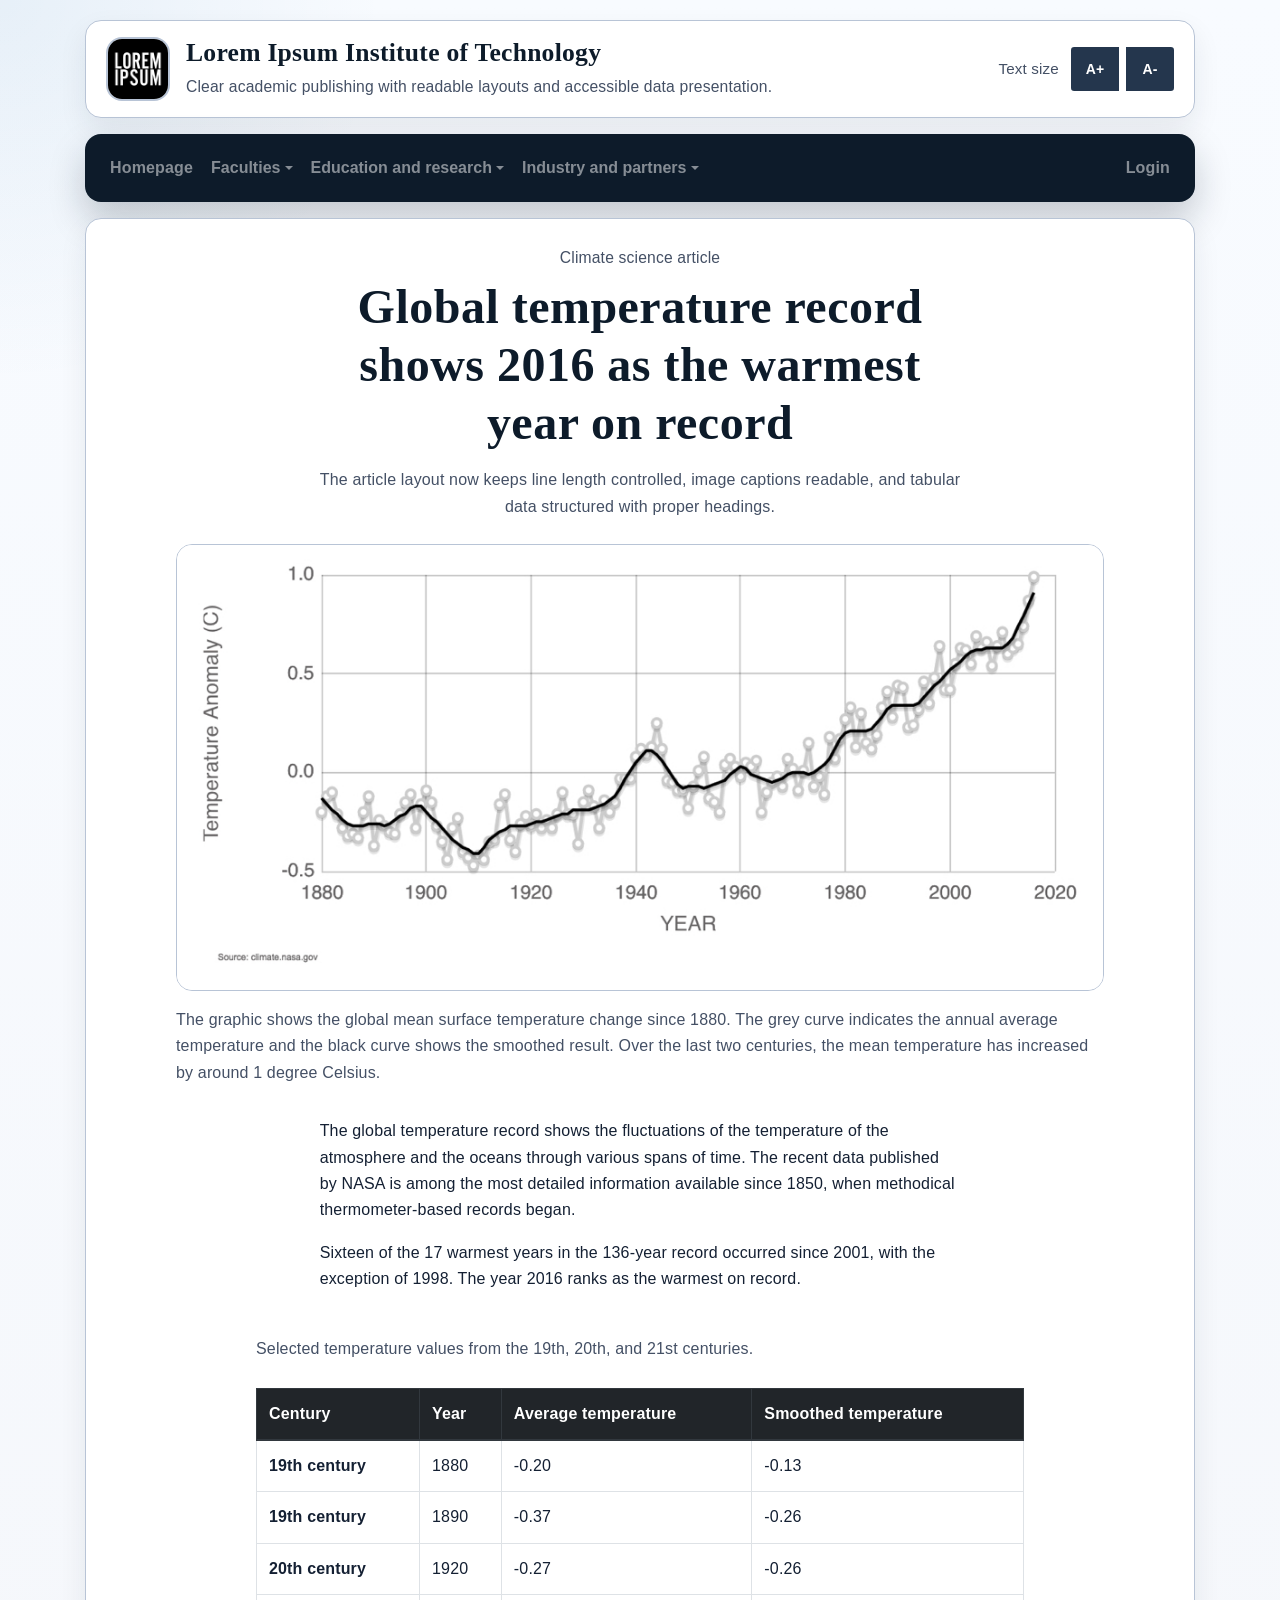
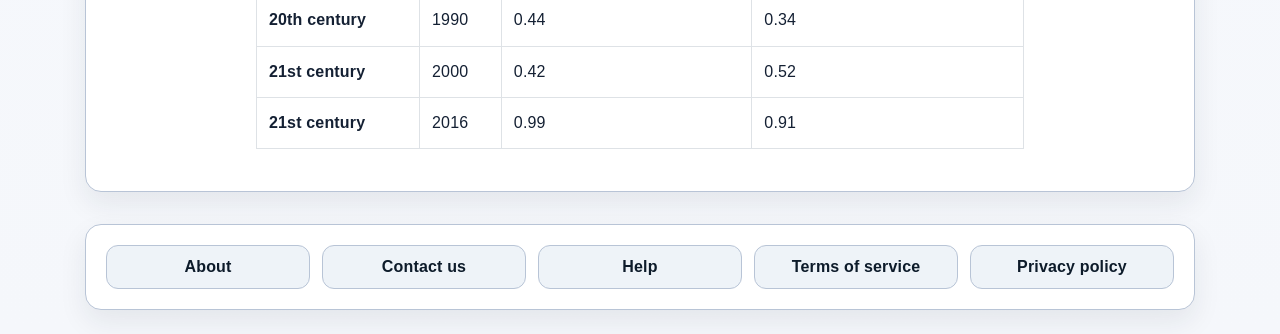
==== commit 2a2963ac: "v2" ====
--- a/article.html
+++ b/article.html
@@ -20,9 +20,11 @@
                 <div class="row align-items-center">
                     <div class="col-12 col-lg-8">
                         <div class="media brand">
-                            <img class="brand-mark" src="./img/logo.jpg" alt="Lorem Ipsum Institute of Technology logo">
+                            <a class="brand-home-link" href="./" aria-label="Go to the Lorem Ipsum Institute of Technology homepage">
+                                <img class="brand-mark" src="./img/logo.jpg" alt="Lorem Ipsum Institute of Technology logo">
+                            </a>
                             <div class="media-body">
-                                <p class="brand-name">Lorem Ipsum Institute of Technology</p>
+                                <h2 class="brand-name"><a class="brand-home-link" href="./">Lorem Ipsum Institute of Technology</a></h2>
                                 <p class="brand-tagline">Clear academic publishing with readable layouts and accessible data presentation.</p>
                             </div>
                         </div>
--- a/css/common.css
+++ b/css/common.css
@@ -206,10 +206,34 @@
     font-size: clamp(1.4rem, 2vw, 1.8rem);
 }
 
+h1.brand-name,
+h2.brand-name {
+    margin: 0;
+}
+
 h1.brand-name {
     font-family: var(--font-heading);
     font-weight: 700;
     line-height: 1.2;
+}
+
+h2.brand-name {
+    font-family: var(--font-heading);
+    font-weight: 700;
+    line-height: 1.2;
+}
+
+.brand-home-link {
+    color: inherit;
+    text-decoration: none;
+}
+
+.brand-home-link:hover,
+.brand-home-link:focus {
+    color: inherit;
+    text-decoration: underline;
+    text-decoration-thickness: 0.12em;
+    text-underline-offset: 0.16em;
 }
 
 .brand-tagline {
